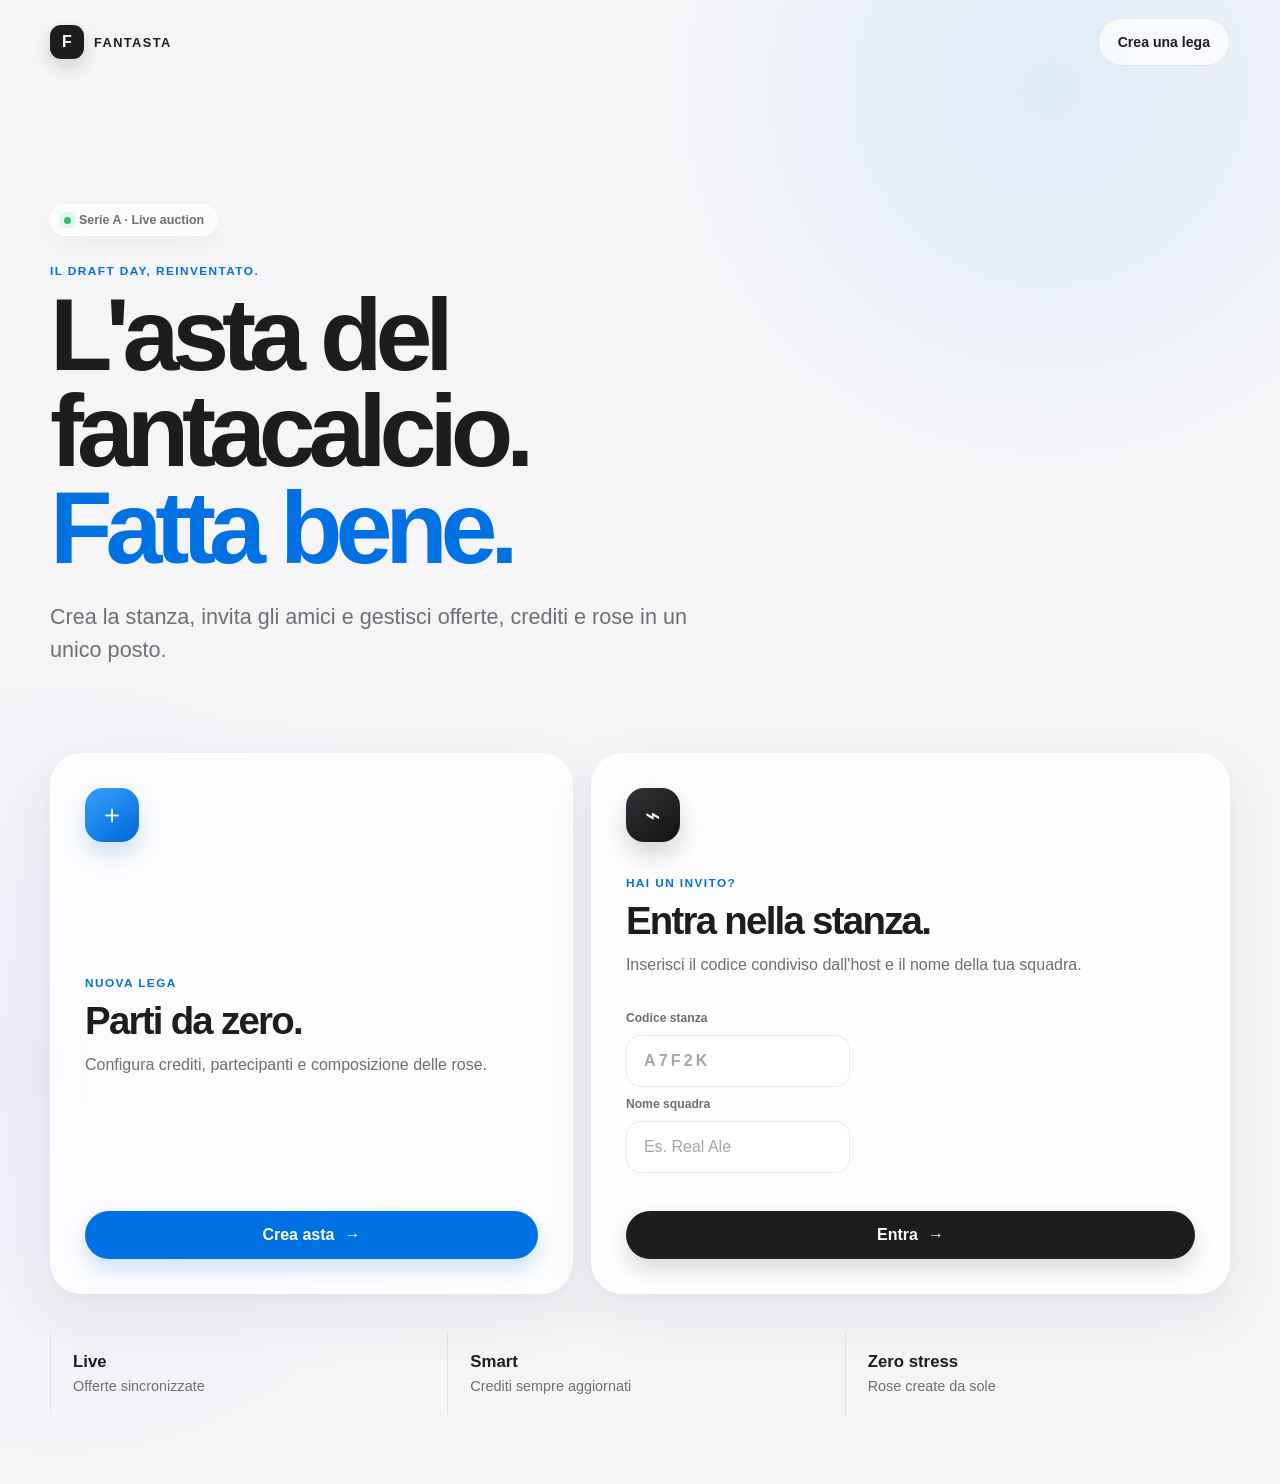
==== index.html @ c13d1876 "v1" ====
<!DOCTYPE html>
<html lang="it">
<head>
  <meta charset="UTF-8">
  <meta name="viewport" content="width=device-width, initial-scale=1, viewport-fit=cover">
  <meta name="theme-color" content="#f5f5f7">
  <meta name="description" content="FANTASTA, l'asta del fantacalcio semplice, veloce e bellissima.">
  <title>FANTASTA — L'asta fatta bene</title>
  <link rel="stylesheet" href="css/style.css">
</head>
<body data-page="home">
  <div class="ambient ambient-one" aria-hidden="true"></div>
  <div class="ambient ambient-two" aria-hidden="true"></div>

  <header class="app-header page-container">
    <a class="brand" href="index.html" aria-label="FANTASTA home">
      <span class="brand-mark">F</span>
      <span>FANTASTA</span>
    </a>
    <a class="button button-quiet header-action" href="crea.html">Crea una lega</a>
  </header>

  <main class="page-container home-main">
    <section class="hero" aria-labelledby="hero-title">
      <div class="status-pill"><span class="live-dot"></span> Serie A · Live auction</div>
      <p class="eyebrow">Il draft day, reinventato.</p>
      <h1 id="hero-title">L'asta del fantacalcio.<br><span>Fatta bene.</span></h1>
      <p class="hero-copy">Crea la stanza, invita gli amici e gestisci offerte, crediti e rose in un unico posto.</p>
    </section>

    <section class="home-actions" aria-label="Azioni principali">
      <article class="glass-card action-card create-card">
        <div class="card-icon card-icon-blue" aria-hidden="true">＋</div>
        <div>
          <p class="eyebrow">Nuova lega</p>
          <h2>Parti da zero.</h2>
          <p>Configura crediti, partecipanti e composizione delle rose.</p>
        </div>
        <a class="button button-primary button-full" href="crea.html">Crea asta <span aria-hidden="true">→</span></a>
      </article>

      <article class="glass-card action-card join-card">
        <div class="card-icon card-icon-dark" aria-hidden="true">⌁</div>
        <div>
          <p class="eyebrow">Hai un invito?</p>
          <h2>Entra nella stanza.</h2>
          <p>Inserisci il codice condiviso dall'host e il nome della tua squadra.</p>
        </div>
        <form id="join-room-form" class="join-form" novalidate>
          <label class="field-label" for="room-code">Codice stanza</label>
          <input class="input room-code-input" id="room-code" name="roomCode" type="text" inputmode="text" maxlength="5" autocomplete="off" autocapitalize="characters" placeholder="A7F2K" required>
          <label class="field-label" for="team-name">Nome squadra</label>
          <input class="input" id="team-name" name="teamName" type="text" maxlength="28" autocomplete="organization" placeholder="Es. Real Ale" required>
          <p class="form-error" id="join-error" role="alert"></p>
          <button class="button button-dark button-full" type="submit">Entra <span aria-hidden="true">→</span></button>
        </form>
      </article>
    </section>

    <section class="feature-strip" aria-label="Caratteristiche">
      <div><strong>Live</strong><span>Offerte sincronizzate</span></div>
      <div><strong>Smart</strong><span>Crediti sempre aggiornati</span></div>
      <div><strong>Zero stress</strong><span>Rose create da sole</span></div>
    </section>
  </main>

  <div class="toast" id="toast" role="status" aria-live="polite"></div>
  <script src="js/app.js" defer></script>
</body>
</html>
---- css/style.css ----
:root {
  color-scheme: light;
  --background: #f5f5f7;
  --surface: rgba(255, 255, 255, 0.76);
  --surface-strong: rgba(255, 255, 255, 0.94);
  --text: #1d1d1f;
  --muted: #6e6e73;
  --line: rgba(29, 29, 31, 0.09);
  --blue: #0071e3;
  --blue-hover: #0077ed;
  --green: #20a464;
  --red: #d73a49;
  --radius-xl: 32px;
  --radius-lg: 24px;
  --radius-md: 18px;
  --shadow: 0 20px 60px rgba(50, 50, 93, 0.08), 0 4px 14px rgba(0, 0, 0, 0.03);
  --transition: transform 0.2s ease, opacity 0.2s ease;
}

* {
  box-sizing: border-box;
}

html {
  min-height: 100%;
  background: var(--background);
  scroll-behavior: smooth;
}

body {
  min-width: 320px;
  min-height: 100vh;
  margin: 0;
  overflow-x: hidden;
  color: var(--text);
  background:
    radial-gradient(circle at 82% 6%, rgba(126, 192, 255, 0.18), transparent 25rem),
    radial-gradient(circle at 5% 72%, rgba(203, 184, 255, 0.14), transparent 28rem),
    var(--background);
  font-family: -apple-system, BlinkMacSystemFont, "Segoe UI", sans-serif;
  -webkit-font-smoothing: antialiased;
}

body[data-page="auction"],
body[data-page="rosters"] {
  padding-bottom: calc(92px + env(safe-area-inset-bottom));
}

button,
input,
select {
  font: inherit;
}

button,
a {
  -webkit-tap-highlight-color: transparent;
}

a {
  color: inherit;
  text-decoration: none;
}

button {
  border: 0;
}

img {
  display: block;
  max-width: 100%;
}

h1,
h2,
p {
  margin-top: 0;
}

.page-container {
  width: calc(100% - 32px);
  max-width: 1180px;
  margin-inline: auto;
}

.ambient {
  position: fixed;
  z-index: -1;
  width: 20rem;
  height: 20rem;
  border-radius: 50%;
  filter: blur(80px);
  opacity: 0.35;
  pointer-events: none;
}

.ambient-one {
  top: -8rem;
  right: -7rem;
  background: #83c7ff;
}

.ambient-two {
  bottom: -10rem;
  left: -7rem;
  background: #d7c1ff;
}

.app-header,
.auction-header {
  display: flex;
  min-height: 84px;
  align-items: center;
  justify-content: space-between;
  gap: 16px;
}

.brand {
  display: inline-flex;
  align-items: center;
  gap: 10px;
  font-size: 0.8rem;
  font-weight: 800;
  letter-spacing: 0.11em;
}

.brand-mark {
  display: grid;
  width: 34px;
  height: 34px;
  place-items: center;
  color: #fff;
  background: var(--text);
  border-radius: 11px;
  box-shadow: 0 8px 18px rgba(29, 29, 31, 0.16);
  font-size: 1rem;
  letter-spacing: 0;
}

.header-action {
  font-size: 0.88rem;
}

.glass-card,
.card {
  border: 1px solid rgba(255, 255, 255, 0.72);
  background: var(--surface);
  box-shadow: var(--shadow);
  backdrop-filter: blur(30px);
  -webkit-backdrop-filter: blur(30px);
}

.button {
  display: inline-flex;
  min-height: 48px;
  align-items: center;
  justify-content: center;
  gap: 10px;
  padding: 0 20px;
  border-radius: 999px;
  cursor: pointer;
  font-weight: 700;
  transition: var(--transition), background-color 0.2s ease, box-shadow 0.2s ease;
}

.button:hover {
  transform: translateY(-1px);
}

.button:active,
.bid-button:active,
.room-code-display:active,
.bottom-nav a:active {
  transform: scale(0.96);
}

.button:focus-visible,
.bid-button:focus-visible,
.room-code-display:focus-visible,
.input:focus-visible,
.bottom-nav a:focus-visible {
  outline: 3px solid rgba(0, 113, 227, 0.2);
  outline-offset: 2px;
}

.button:disabled,
.bid-button:disabled {
  cursor: not-allowed;
  opacity: 0.42;
  transform: none;
}

.button-primary {
  color: #fff;
  background: var(--blue);
  box-shadow: 0 10px 22px rgba(0, 113, 227, 0.2);
}

.button-primary:hover {
  background: var(--blue-hover);
}

.button-dark {
  color: #fff;
  background: var(--text);
  box-shadow: 0 10px 22px rgba(29, 29, 31, 0.16);
}

.button-secondary,
.button-quiet {
  color: var(--text);
  background: rgba(255, 255, 255, 0.72);
  box-shadow: inset 0 0 0 1px var(--line);
}

.button-success {
  color: #fff;
  background: var(--green);
}

.button-full {
  width: 100%;
}

.button-large {
  min-height: 56px;
  padding-inline: 26px;
}

.eyebrow {
  margin-bottom: 9px;
  color: var(--blue);
  font-size: 0.74rem;
  font-weight: 800;
  letter-spacing: 0.12em;
  text-transform: uppercase;
}

.hero {
  max-width: 880px;
  padding: clamp(54px, 10vw, 120px) 0 clamp(46px, 8vw, 86px);
}

.status-pill,
.connection-chip {
  display: inline-flex;
  align-items: center;
  gap: 8px;
  padding: 8px 13px;
  border: 1px solid rgba(255, 255, 255, 0.82);
  margin-bottom: 28px;
  color: var(--muted);
  background: rgba(255, 255, 255, 0.62);
  border-radius: 999px;
  box-shadow: 0 8px 20px rgba(0, 0, 0, 0.04);
  font-size: 0.78rem;
  font-weight: 700;
  backdrop-filter: blur(18px);
}

.connection-chip {
  margin: 0;
}

.live-dot {
  width: 7px;
  height: 7px;
  flex: 0 0 auto;
  background: #23c16b;
  border-radius: 50%;
  box-shadow: 0 0 0 5px rgba(35, 193, 107, 0.12);
  animation: pulse 2s infinite;
}

.hero h1,
.page-intro h1 {
  margin-bottom: 24px;
  font-size: clamp(3rem, 8vw, 6.8rem);
  font-weight: 750;
  letter-spacing: -0.07em;
  line-height: 0.94;
  text-wrap: balance;
}

.hero h1 span {
  color: var(--blue);
}

.hero-copy,
.page-intro > p:last-child {
  max-width: 650px;
  margin-bottom: 0;
  color: var(--muted);
  font-size: clamp(1.05rem, 2vw, 1.35rem);
  line-height: 1.55;
}

.home-actions {
  display: grid;
  gap: 18px;
}

.action-card {
  display: flex;
  min-height: 390px;
  flex-direction: column;
  justify-content: space-between;
  gap: 34px;
  padding: 28px;
  border-radius: var(--radius-xl);
  transition: var(--transition), box-shadow 0.2s ease;
}

.action-card:hover {
  transform: translateY(-4px);
  box-shadow: 0 24px 70px rgba(50, 50, 93, 0.12);
}

.action-card h2 {
  margin-bottom: 10px;
  font-size: clamp(1.75rem, 3vw, 2.5rem);
  letter-spacing: -0.045em;
}

.action-card p:not(.eyebrow) {
  margin-bottom: 0;
  color: var(--muted);
  line-height: 1.5;
}

.card-icon {
  display: grid;
  width: 54px;
  height: 54px;
  place-items: center;
  color: #fff;
  border-radius: 18px;
  font-size: 1.6rem;
  font-weight: 400;
}

.card-icon-blue {
  background: linear-gradient(145deg, #35a1ff, #0066d6);
  box-shadow: 0 12px 24px rgba(0, 113, 227, 0.2);
}

.card-icon-dark {
  background: linear-gradient(145deg, #343438, #121214);
  box-shadow: 0 12px 24px rgba(29, 29, 31, 0.18);
}

.join-form {
  display: grid;
  grid-template-columns: 1fr;
  gap: 10px;
}

.field-label {
  color: var(--muted);
  font-size: 0.76rem;
  font-weight: 750;
}

.input {
  width: 100%;
  min-height: 52px;
  padding: 0 17px;
  border: 1px solid var(--line);
  color: var(--text);
  background: rgba(255, 255, 255, 0.82);
  border-radius: 15px;
  outline: none;
  transition: border-color 0.2s ease, box-shadow 0.2s ease;
}

.input:focus {
  border-color: rgba(0, 113, 227, 0.48);
  box-shadow: 0 0 0 4px rgba(0, 113, 227, 0.08);
}

.input::placeholder {
  color: #a5a5aa;
}

.room-code-input {
  font-weight: 800;
  letter-spacing: 0.2em;
  text-transform: uppercase;
}

.form-error,
.bid-feedback {
  min-height: 18px;
  margin: 0;
  color: var(--red);
  font-size: 0.8rem;
  font-weight: 650;
}

.feature-strip {
  display: grid;
  gap: 12px;
  padding: 38px 0 70px;
}

.feature-strip div {
  padding: 20px 4px;
  border-bottom: 1px solid var(--line);
}

.feature-strip strong,
.feature-strip span {
  display: block;
}

.feature-strip strong {
  margin-bottom: 6px;
  font-size: 1.05rem;
}

.feature-strip span {
  color: var(--muted);
  font-size: 0.9rem;
}

.form-page,
.room-page,
.rosters-page {
  padding-top: 44px;
  padding-bottom: 80px;
}

.page-intro {
  max-width: 780px;
  margin-bottom: 44px;
}

.page-intro h1 {
  font-size: clamp(2.8rem, 7vw, 5.6rem);
}

.compact-intro h1 {
  font-size: clamp(2.7rem, 6vw, 4.8rem);
}

.setup-form {
  padding: 26px;
  border-radius: var(--radius-xl);
}

.form-section {
  padding: 0 0 28px;
  border: 0;
  margin: 0 0 28px;
  border-bottom: 1px solid var(--line);
}

.form-section legend {
  padding: 0;
  margin-bottom: 20px;
  font-size: 1.24rem;
  font-weight: 750;
  letter-spacing: -0.025em;
}

.section-help {
  margin: -12px 0 20px;
  color: var(--muted);
  font-size: 0.88rem;
}

.field-grid {
  display: grid;
  gap: 18px;
}

.field-group {
  display: grid;
  gap: 8px;
}

.select-input {
  appearance: none;
  background-image: linear-gradient(45deg, transparent 50%, var(--muted) 50%), linear-gradient(135deg, var(--muted) 50%, transparent 50%);
  background-position: calc(100% - 20px) 23px, calc(100% - 15px) 23px;
  background-repeat: no-repeat;
  background-size: 5px 5px, 5px 5px;
}

.role-settings {
  display: grid;
  gap: 10px;
}

.role-setting {
  display: grid;
  grid-template-columns: 38px 1fr 64px;
  align-items: center;
  gap: 12px;
  padding: 12px 14px;
  background: rgba(255, 255, 255, 0.56);
  border-radius: 17px;
  font-weight: 650;
}

.role-setting input {
  width: 64px;
  min-height: 40px;
  border: 0;
  background: rgba(255, 255, 255, 0.94);
  border-radius: 12px;
  text-align: center;
  outline: none;
}

.role-badge,
.role-tag {
  display: inline-grid;
  place-items: center;
  border-radius: 11px;
  font-size: 0.76rem;
  font-weight: 850;
}

.role-badge {
  width: 36px;
  height: 36px;
}

.role-p .role-badge,
.role-tag[data-role="P"] { color: #9a6800; background: #fff0ad; }
.role-d .role-badge,
.role-tag[data-role="D"] { color: #087145; background: #c9f6df; }
.role-c .role-badge,
.role-tag[data-role="C"] { color: #0063b8; background: #ceeaff; }
.role-a .role-badge,
.role-tag[data-role="A"] { color: #b3283b; background: #ffdade; }

.privacy-note {
  margin: 14px 0 0;
  color: var(--muted);
  font-size: 0.76rem;
  text-align: center;
}

.room-layout {
  display: grid;
  gap: 18px;
}

.code-card,
.participants-card,
.room-control-card {
  padding: 26px;
  border-radius: var(--radius-xl);
}

.room-code-display {
  width: 100%;
  padding: 18px;
  border: 0;
  color: var(--text);
  background: rgba(255, 255, 255, 0.7);
  border-radius: 22px;
  cursor: pointer;
  transition: var(--transition);
}

.room-code-display > span:first-child {
  display: block;
  font-size: clamp(3.2rem, 13vw, 5.4rem);
  font-weight: 800;
  letter-spacing: 0.13em;
  line-height: 1;
}

.copy-hint {
  display: block;
  margin-top: 12px;
  color: var(--muted);
  font-size: 0.74rem;
  font-weight: 650;
}

.share-actions {
  display: grid;
  grid-template-columns: repeat(2, minmax(0, 1fr));
  gap: 8px;
  margin-top: 16px;
}

.section-heading {
  display: flex;
  align-items: center;
  justify-content: space-between;
  gap: 18px;
  margin-bottom: 18px;
}

.section-heading h2,
.room-control-card h2,
.host-panel h2 {
  margin-bottom: 0;
  font-size: 1.65rem;
  letter-spacing: -0.04em;
}

.counter-pill {
  padding: 8px 11px;
  color: var(--muted);
  background: rgba(29, 29, 31, 0.05);
  border-radius: 999px;
  font-size: 0.78rem;
  font-weight: 750;
}

.participant-list {
  display: grid;
  gap: 9px;
  padding: 0;
  margin: 0;
  list-style: none;
}

.participant-item,
.participant-slot {
  display: flex;
  min-height: 58px;
  align-items: center;
  gap: 12px;
  padding: 9px 12px;
  border-radius: 17px;
}

.participant-item {
  background: rgba(255, 255, 255, 0.7);
  animation: itemIn 0.35s ease both;
}

.participant-avatar {
  display: grid;
  width: 39px;
  height: 39px;
  flex: 0 0 auto;
  place-items: center;
  color: #fff;
  background: linear-gradient(145deg, #168bff, #7057ff);
  border-radius: 13px;
  font-size: 0.78rem;
  font-weight: 800;
}

.participant-info {
  min-width: 0;
  flex: 1;
}

.participant-info strong,
.participant-info span {
  display: block;
}

.participant-info strong {
  overflow: hidden;
  text-overflow: ellipsis;
  white-space: nowrap;
}

.participant-info span {
  margin-top: 2px;
  color: var(--muted);
  font-size: 0.72rem;
}

.host-badge {
  padding: 5px 8px;
  color: #8a5a00;
  background: #fff0bc;
  border-radius: 999px;
  font-size: 0.65rem;
  font-weight: 800;
  text-transform: uppercase;
}

.participant-slot {
  border: 1px dashed rgba(29, 29, 31, 0.1);
  color: #aaaab0;
  font-size: 0.82rem;
}

.slot-avatar {
  width: 39px;
  height: 39px;
  border: 1px dashed rgba(29, 29, 31, 0.13);
  border-radius: 13px;
}

.room-control-card {
  display: flex;
  min-height: 275px;
  flex-direction: column;
  justify-content: space-between;
}

.room-control-card p:not(.eyebrow) {
  margin: 9px 0 22px;
  color: var(--muted);
  line-height: 1.5;
}

.room-ready-visual {
  display: grid;
  width: 62px;
  height: 62px;
  place-items: center;
  margin-bottom: 26px;
  background: var(--text);
  border-radius: 21px;
  box-shadow: 0 14px 30px rgba(29, 29, 31, 0.18);
  font-size: 1.7rem;
}

.waiting-dots {
  display: flex;
  gap: 6px;
  padding: 10px 0;
}

.waiting-dots span {
  width: 8px;
  height: 8px;
  background: var(--blue);
  border-radius: 50%;
  animation: waiting 1.2s infinite ease-in-out;
}

.waiting-dots span:nth-child(2) { animation-delay: 0.15s; }
.waiting-dots span:nth-child(3) { animation-delay: 0.3s; }

.room-rules {
  display: flex;
  flex-wrap: wrap;
  gap: 9px;
  padding-top: 22px;
}

.rule-chip {
  padding: 9px 13px;
  color: var(--muted);
  background: rgba(255, 255, 255, 0.62);
  border: 1px solid rgba(255, 255, 255, 0.7);
  border-radius: 999px;
  font-size: 0.77rem;
  font-weight: 650;
}

.auction-header {
  position: relative;
  z-index: 5;
}

.auction-room-meta {
  min-width: 0;
  text-align: center;
}

.auction-room-meta span,
.auction-room-meta strong {
  display: block;
}

.auction-room-meta span {
  overflow: hidden;
  max-width: 150px;
  color: var(--muted);
  font-size: 0.69rem;
  text-overflow: ellipsis;
  white-space: nowrap;
}

.auction-room-meta strong {
  margin-top: 2px;
  font-size: 0.8rem;
  letter-spacing: 0.12em;
}

.credit-chip {
  padding: 8px 12px;
  background: rgba(255, 255, 255, 0.74);
  border-radius: 14px;
  box-shadow: inset 0 0 0 1px rgba(255, 255, 255, 0.8);
  text-align: right;
}

.credit-chip span,
.credit-chip strong {
  display: block;
}

.credit-chip span {
  color: var(--muted);
  font-size: 0.6rem;
  font-weight: 700;
  text-transform: uppercase;
}

.credit-chip strong {
  font-size: 1rem;
}

.auction-page {
  padding: 18px 0 42px;
}

.auction-stage {
  display: grid;
  overflow: hidden;
  min-height: calc(100vh - 214px);
  border-radius: var(--radius-xl);
}

.player-visual {
  position: relative;
  overflow: hidden;
  min-height: 310px;
  background: linear-gradient(145deg, #dcecff, #eff4fb 45%, #d9d7ff);
  isolation: isolate;
}

.player-visual::before {
  position: absolute;
  top: -15%;
  left: -20%;
  width: 110%;
  height: 110%;
  background: radial-gradient(circle, rgba(255, 255, 255, 0.88), transparent 57%);
  content: "";
}

.player-visual img {
  position: absolute;
  z-index: 1;
  width: 100%;
  height: 100%;
  object-fit: cover;
  object-position: center 24%;
  animation: playerIn 0.45s cubic-bezier(0.2, 0.85, 0.32, 1) both;
}

.player-fallback {
  position: absolute;
  inset: 0;
  z-index: 0;
  display: grid;
  place-items: center;
  color: rgba(29, 29, 31, 0.13);
  font-size: 9rem;
  font-weight: 900;
  letter-spacing: -0.08em;
}

.visual-sheen {
  position: absolute;
  z-index: 2;
  inset: auto 0 0;
  height: 44%;
  background: linear-gradient(transparent, rgba(12, 19, 28, 0.45));
  pointer-events: none;
}

.player-club-chip {
  position: absolute;
  z-index: 3;
  bottom: 18px;
  left: 18px;
  padding: 8px 12px;
  color: #fff;
  background: rgba(17, 17, 18, 0.48);
  border: 1px solid rgba(255, 255, 255, 0.18);
  border-radius: 999px;
  font-size: 0.76rem;
  font-weight: 750;
  backdrop-filter: blur(18px);
}

.auction-details {
  display: flex;
  min-width: 0;
  flex-direction: column;
  justify-content: center;
  padding: 27px;
}

.player-heading {
  position: relative;
  padding-right: 58px;
  animation: detailsIn 0.4s ease both;
}

.player-heading > p:not(.quotation) {
  margin-bottom: 4px;
  color: var(--muted);
  font-size: 0.82rem;
  font-weight: 700;
}

.player-heading h1 {
  margin-bottom: 6px;
  font-size: clamp(2.15rem, 7vw, 4.8rem);
  letter-spacing: -0.06em;
  line-height: 0.95;
}

.role-tag {
  position: absolute;
  top: 0;
  right: 0;
  width: 43px;
  height: 43px;
}

.quotation {
  margin: 0;
  color: var(--muted);
  font-size: 0.78rem;
}

.bid-area {
  margin-top: 32px;
}

.price-display {
  display: flex;
  align-items: baseline;
  gap: 10px;
}

.price-display strong {
  font-size: clamp(4.8rem, 17vw, 8.4rem);
  font-weight: 800;
  letter-spacing: -0.08em;
  line-height: 0.85;
  transform-origin: left center;
}

.price-display strong.bump {
  animation: priceBump 0.3s ease;
}

.price-display span {
  color: var(--muted);
  font-size: 0.82rem;
  font-weight: 650;
}

.highest-bidder {
  min-height: 24px;
  margin: 15px 0 22px;
  color: var(--blue);
  font-size: 0.96rem;
  font-weight: 750;
  transition: var(--transition);
}

.highest-bidder.changed {
  animation: bidderIn 0.35s ease;
}

.quick-bids {
  display: grid;
  grid-template-columns: repeat(3, 1fr);
  gap: 9px;
  margin-bottom: 10px;
}

.bid-button {
  min-height: 60px;
  color: #fff;
  background: var(--blue);
  border-radius: 19px;
  box-shadow: 0 10px 20px rgba(0, 113, 227, 0.16);
  cursor: pointer;
  font-size: 1.3rem;
  font-weight: 800;
  transition: var(--transition), background-color 0.2s ease;
}

.bid-button span {
  font-weight: 400;
}

.bid-feedback {
  padding-top: 8px;
  text-align: center;
}

.empty-auction {
  max-width: 550px;
  text-align: center;
}

.empty-ball {
  display: grid;
  width: 68px;
  height: 68px;
  place-items: center;
  margin: 0 auto 24px;
  background: rgba(29, 29, 31, 0.06);
  border-radius: 23px;
  font-size: 1.8rem;
}

.empty-auction h1 {
  margin-bottom: 12px;
  font-size: clamp(2.1rem, 7vw, 4.2rem);
  letter-spacing: -0.055em;
  line-height: 1;
}

.empty-auction > p:last-child {
  margin-bottom: 0;
  color: var(--muted);
  line-height: 1.5;
}

.host-panel {
  display: flex;
  flex-direction: column;
  gap: 20px;
  padding: 22px;
  margin-top: 16px;
  border-radius: var(--radius-lg);
}

.host-actions {
  display: grid;
  gap: 8px;
}

.host-actions .button {
  width: 100%;
}

.auction-ticker {
  display: flex;
  align-items: center;
  justify-content: center;
  gap: 10px;
  padding: 20px 10px 0;
  color: var(--muted);
  font-size: 0.78rem;
  text-align: center;
}

.auction-ticker p {
  margin: 0;
}

.bottom-nav {
  position: fixed;
  z-index: 20;
  right: 14px;
  bottom: calc(10px + env(safe-area-inset-bottom));
  left: 14px;
  display: grid;
  max-width: 440px;
  grid-template-columns: repeat(3, 1fr);
  padding: 7px;
  margin-inline: auto;
  border: 1px solid rgba(255, 255, 255, 0.82);
  background: rgba(245, 245, 247, 0.82);
  border-radius: 24px;
  box-shadow: 0 14px 44px rgba(29, 29, 31, 0.16);
  backdrop-filter: blur(28px);
  -webkit-backdrop-filter: blur(28px);
}

.bottom-nav a {
  display: flex;
  min-height: 54px;
  flex-direction: column;
  align-items: center;
  justify-content: center;
  gap: 4px;
  color: var(--muted);
  border-radius: 18px;
  font-size: 0.67rem;
  font-weight: 750;
  transition: var(--transition), color 0.2s ease, background-color 0.2s ease;
}

.bottom-nav a span {
  font-size: 1rem;
  line-height: 1;
}

.bottom-nav a.active {
  color: var(--blue);
  background: rgba(255, 255, 255, 0.8);
  box-shadow: 0 5px 14px rgba(29, 29, 31, 0.06);
}

.custom-dialog {
  width: min(calc(100% - 28px), 430px);
  padding: 0;
  border: 1px solid rgba(255, 255, 255, 0.8);
  background: rgba(250, 250, 252, 0.95);
  border-radius: 30px;
  box-shadow: 0 30px 90px rgba(0, 0, 0, 0.22);
  backdrop-filter: blur(30px);
}

.custom-dialog::backdrop {
  background: rgba(18, 18, 20, 0.36);
  backdrop-filter: blur(8px);
}

.custom-dialog form {
  position: relative;
  padding: 30px;
}

.custom-dialog h2 {
  margin-bottom: 25px;
  font-size: 2rem;
  letter-spacing: -0.045em;
}

.dialog-close {
  position: absolute;
  top: 18px;
  right: 18px;
  display: grid;
  width: 34px;
  height: 34px;
  place-items: center;
  color: var(--muted);
  background: rgba(29, 29, 31, 0.06);
  border-radius: 50%;
  cursor: pointer;
  font-size: 1.2rem;
}

.custom-bid-input {
  margin: 8px 0 7px;
  font-size: 1.35rem;
  font-weight: 750;
}

.roster-summary {
  display: grid;
  grid-template-columns: repeat(3, 1fr);
  gap: 10px;
  margin-bottom: 22px;
}

.summary-card {
  min-width: 0;
  padding: 17px 14px;
  background: rgba(255, 255, 255, 0.64);
  border: 1px solid rgba(255, 255, 255, 0.7);
  border-radius: 19px;
}

.summary-card span,
.summary-card strong {
  display: block;
}

.summary-card span {
  overflow: hidden;
  margin-bottom: 5px;
  color: var(--muted);
  font-size: 0.68rem;
  text-overflow: ellipsis;
  white-space: nowrap;
}

.summary-card strong {
  font-size: 1.55rem;
  letter-spacing: -0.04em;
}

.rosters-grid {
  display: grid;
  gap: 16px;
}

.roster-card {
  overflow: hidden;
  border-radius: var(--radius-lg);
  animation: itemIn 0.35s ease both;
}

.roster-card.is-me {
  box-shadow: 0 0 0 2px rgba(0, 113, 227, 0.55), var(--shadow);
}

.roster-header {
  display: flex;
  align-items: center;
  justify-content: space-between;
  gap: 14px;
  padding: 20px;
  border-bottom: 1px solid var(--line);
}

.roster-header h2 {
  overflow: hidden;
  margin: 0 0 4px;
  font-size: 1.25rem;
  letter-spacing: -0.035em;
  text-overflow: ellipsis;
  white-space: nowrap;
}

.roster-header p {
  margin: 0;
  color: var(--muted);
  font-size: 0.73rem;
}

.roster-credit {
  flex: 0 0 auto;
  text-align: right;
}

.roster-credit strong,
.roster-credit span {
  display: block;
}

.roster-credit strong {
  font-size: 1.7rem;
  letter-spacing: -0.05em;
}

.roster-credit span {
  color: var(--muted);
  font-size: 0.64rem;
  text-transform: uppercase;
}

.roster-roles {
  display: grid;
  gap: 18px;
  padding: 20px;
}

.roster-role-heading {
  display: flex;
  align-items: center;
  justify-content: space-between;
  margin-bottom: 8px;
  color: var(--muted);
  font-size: 0.69rem;
  font-weight: 800;
  letter-spacing: 0.08em;
  text-transform: uppercase;
}

.roster-role-heading span:last-child {
  color: #a0a0a5;
  letter-spacing: 0;
}

.roster-player-list {
  display: grid;
  gap: 6px;
  padding: 0;
  margin: 0;
  list-style: none;
}

.roster-player {
  display: flex;
  align-items: center;
  justify-content: space-between;
  gap: 12px;
  padding: 9px 11px;
  background: rgba(255, 255, 255, 0.62);
  border-radius: 12px;
  font-size: 0.84rem;
}

.roster-player strong {
  overflow: hidden;
  text-overflow: ellipsis;
  white-space: nowrap;
}

.roster-player span {
  flex: 0 0 auto;
  color: var(--muted);
  font-size: 0.76rem;
  font-weight: 700;
}

.roster-empty {
  padding: 7px 1px;
  color: #aaaab0;
  font-size: 0.78rem;
}

.toast {
  position: fixed;
  z-index: 100;
  bottom: calc(24px + env(safe-area-inset-bottom));
  left: 50%;
  max-width: calc(100% - 32px);
  padding: 11px 16px;
  color: #fff;
  background: rgba(29, 29, 31, 0.92);
  border-radius: 999px;
  box-shadow: 0 12px 30px rgba(0, 0, 0, 0.18);
  font-size: 0.8rem;
  font-weight: 650;
  opacity: 0;
  pointer-events: none;
  text-align: center;
  transform: translate(-50%, 12px);
  transition: opacity 0.22s ease, transform 0.22s ease;
}

.toast.show {
  opacity: 1;
  transform: translate(-50%, 0);
}

body[data-page="auction"] .toast,
body[data-page="rosters"] .toast {
  bottom: calc(94px + env(safe-area-inset-bottom));
}

[hidden] {
  display: none !important;
}

@keyframes pulse {
  50% { box-shadow: 0 0 0 7px rgba(35, 193, 107, 0.04); }
}

@keyframes waiting {
  0%, 60%, 100% { opacity: 0.25; transform: translateY(0); }
  30% { opacity: 1; transform: translateY(-5px); }
}

@keyframes itemIn {
  from { opacity: 0; transform: translateY(7px); }
  to { opacity: 1; transform: translateY(0); }
}

@keyframes playerIn {
  from { opacity: 0; transform: scale(1.04) translateY(10px); }
  to { opacity: 1; transform: scale(1) translateY(0); }
}

@keyframes detailsIn {
  from { opacity: 0; transform: translateY(10px); }
  to { opacity: 1; transform: translateY(0); }
}

@keyframes priceBump {
  50% { color: var(--blue); transform: scale(1.08); }
}

@keyframes bidderIn {
  from { opacity: 0; transform: translateY(6px); }
  to { opacity: 1; transform: translateY(0); }
}

@media (min-width: 660px) {
  .page-container {
    width: calc(100% - 64px);
  }

  .home-actions,
  .two-columns,
  .role-settings {
    grid-template-columns: repeat(2, 1fr);
  }

  .feature-strip {
    grid-template-columns: repeat(3, 1fr);
  }

  .feature-strip div {
    border-bottom: 0;
    border-left: 1px solid var(--line);
    padding-left: 22px;
  }

  .action-card,
  .setup-form,
  .code-card,
  .participants-card,
  .room-control-card {
    padding: 34px;
  }

  .room-layout {
    grid-template-columns: repeat(2, minmax(0, 1fr));
  }

  .room-control-card {
    grid-column: 1 / -1;
  }

  .host-actions {
    grid-template-columns: repeat(2, minmax(0, 1fr));
  }

  .rosters-grid {
    grid-template-columns: repeat(2, minmax(0, 1fr));
  }
}

@media (min-width: 900px) {
  body[data-page="auction"],
  body[data-page="rosters"] {
    padding-bottom: 90px;
  }

  .form-page,
  .room-page,
  .rosters-page {
    padding-top: 70px;
  }

  .setup-form {
    max-width: 900px;
  }

  .room-layout {
    grid-template-columns: 1fr 1.25fr 0.9fr;
  }

  .room-control-card {
    grid-column: auto;
  }

  .auction-stage {
    grid-template-columns: minmax(0, 1.05fr) minmax(420px, 0.95fr);
    min-height: min(650px, calc(100vh - 260px));
  }

  .player-visual {
    min-height: 600px;
  }

  .auction-details {
    padding: clamp(42px, 5vw, 72px);
  }

  .host-panel {
    flex-direction: row;
    align-items: center;
    justify-content: space-between;
    padding: 20px 24px;
  }

  .host-actions {
    display: flex;
    justify-content: flex-end;
  }

  .host-actions .button {
    width: auto;
  }

  .bottom-nav {
    bottom: 16px;
  }

  .rosters-grid {
    grid-template-columns: repeat(3, minmax(0, 1fr));
  }
}

@media (min-width: 1200px) {
  .home-actions {
    grid-template-columns: 0.9fr 1.1fr;
  }

  .join-form {
    grid-template-columns: 0.8fr 1.2fr;
  }

  .join-form .field-label,
  .join-form .form-error {
    grid-column: 1 / -1;
  }

  .join-form .button {
    grid-column: 1 / -1;
  }
}

@media (max-width: 430px) {
  .brand > span:last-child {
    display: none;
  }

  .header-action {
    min-height: 42px;
    padding-inline: 15px;
  }

  .connection-chip {
    font-size: 0.7rem;
  }

  .auction-stage {
    min-height: auto;
  }

  .player-visual {
    min-height: 275px;
  }

  .auction-details {
    min-height: 390px;
  }

  .price-display strong {
    font-size: 5.4rem;
  }

  .roster-summary {
    gap: 7px;
  }

  .summary-card {
    padding: 14px 10px;
  }
}

@media (prefers-reduced-motion: reduce) {
  *,
  *::before,
  *::after {
    scroll-behavior: auto !important;
    animation-duration: 0.01ms !important;
    animation-iteration-count: 1 !important;
    transition-duration: 0.01ms !important;
  }
}
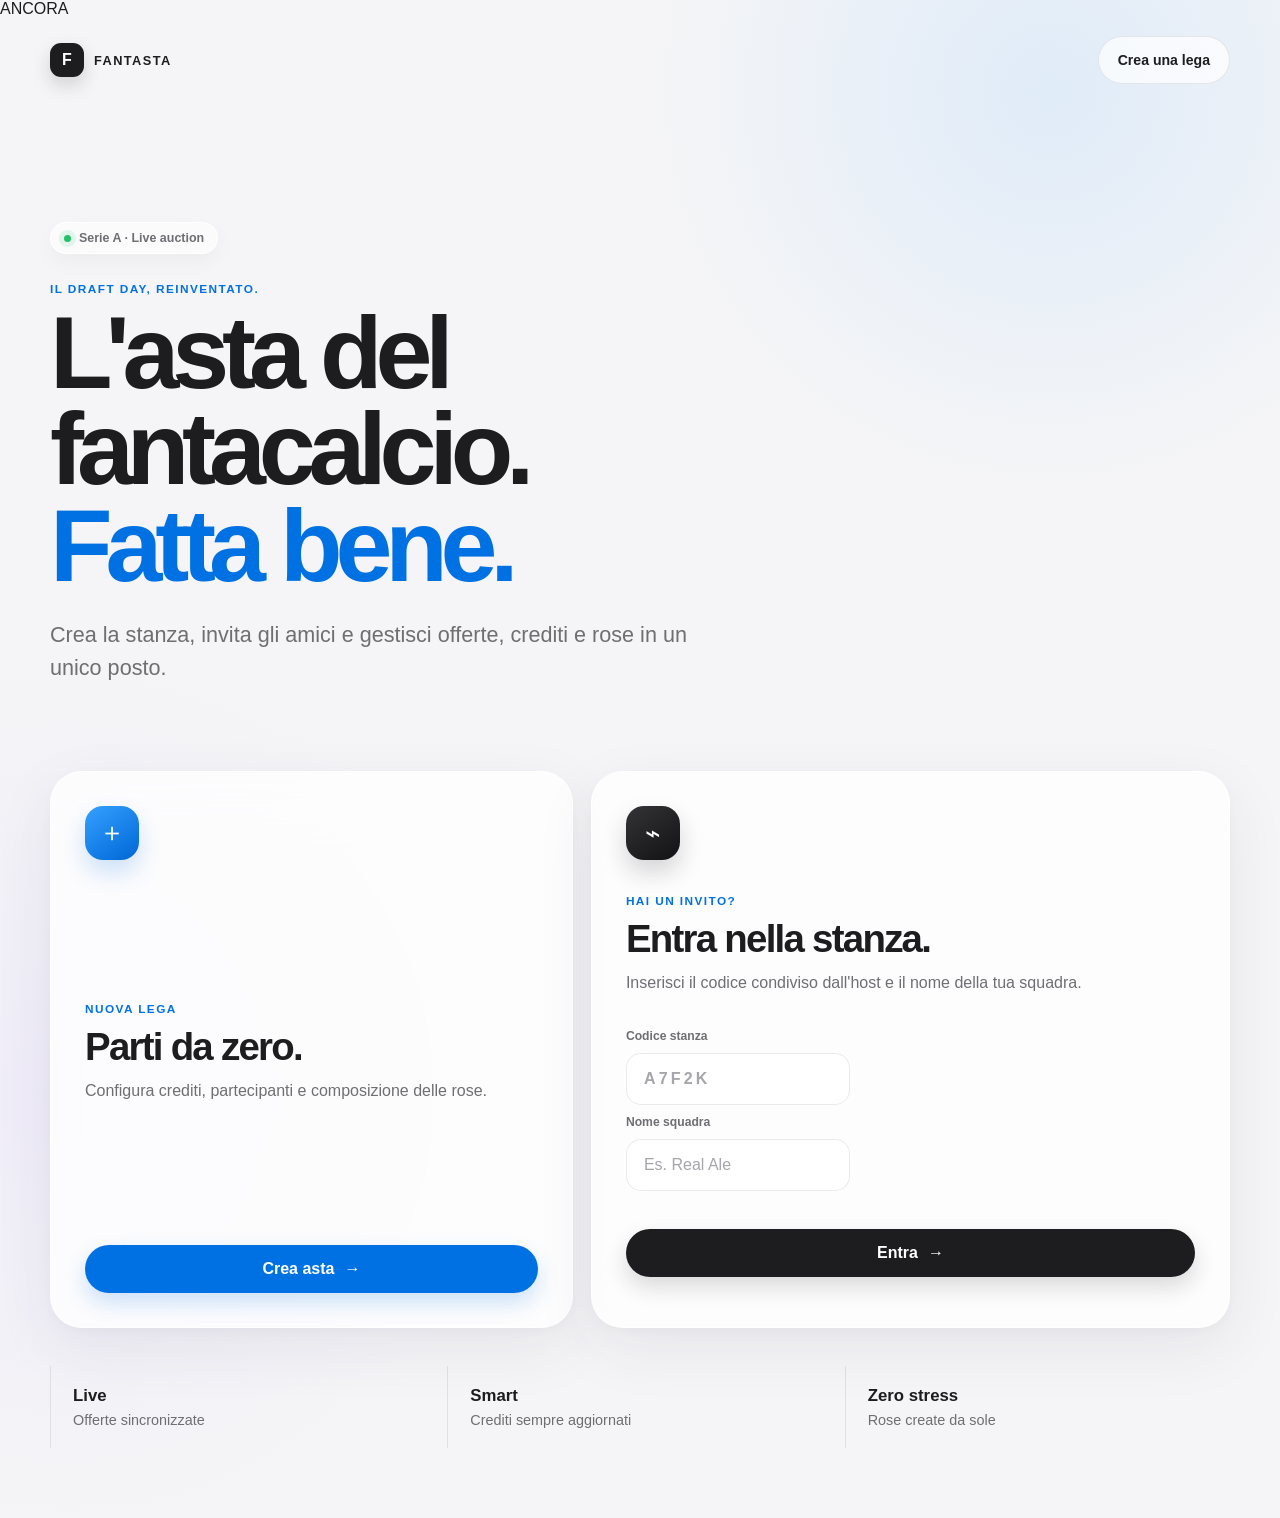
==== commit 9b34370e: "V2" ====
--- a/index.html
+++ b/index.html
@@ -1,4 +1,4 @@
-<!DOCTYPE html>
+ANCORA <!DOCTYPE html>
 <html lang="it">
 <head>
   <meta charset="UTF-8">
--- a/css/style.css
+++ b/css/style.css
@@ -46,6 +46,60 @@
   padding-bottom: calc(92px + env(safe-area-inset-bottom));
 }
 
+body[data-page="auction"].auction-panic {
+  --screen-alert: rgba(255, 59, 48, 0.42);
+  --screen-alert-soft: rgba(255, 59, 48, 0.12);
+  --screen-border: 2px;
+  --screen-glow: 34px;
+  --screen-speed: 1.05s;
+}
+
+body[data-page="auction"].auction-panic::before,
+body[data-page="auction"].auction-panic::after {
+  position: fixed;
+  z-index: 19;
+  inset: 0;
+  content: "";
+  pointer-events: none;
+}
+
+body[data-page="auction"].auction-panic::before {
+  border: var(--screen-border) solid var(--screen-alert);
+  box-shadow: inset 0 0 var(--screen-glow) var(--screen-alert-soft);
+  animation: viewportAlarm var(--screen-speed) ease-in-out infinite;
+}
+
+body[data-page="auction"].auction-panic::after {
+  background:
+    linear-gradient(90deg, transparent, var(--screen-alert), transparent) top / 100% var(--screen-border) no-repeat,
+    linear-gradient(90deg, transparent, var(--screen-alert), transparent) bottom / 100% var(--screen-border) no-repeat;
+  animation: alarmBars var(--screen-speed) ease-in-out infinite alternate;
+}
+
+body[data-page="auction"].panic-level-2 {
+  --screen-alert: rgba(255, 52, 43, 0.62);
+  --screen-alert-soft: rgba(255, 52, 43, 0.2);
+  --screen-border: 4px;
+  --screen-glow: 52px;
+  --screen-speed: 0.76s;
+}
+
+body[data-page="auction"].panic-level-3 {
+  --screen-alert: rgba(255, 37, 28, 0.8);
+  --screen-alert-soft: rgba(255, 37, 28, 0.29);
+  --screen-border: 6px;
+  --screen-glow: 72px;
+  --screen-speed: 0.52s;
+}
+
+body[data-page="auction"].panic-level-4 {
+  --screen-alert: #ff1c13;
+  --screen-alert-soft: rgba(255, 28, 19, 0.42);
+  --screen-border: 9px;
+  --screen-glow: 96px;
+  --screen-speed: 0.3s;
+}
+
 button,
 input,
 select {
@@ -813,37 +867,96 @@
 }
 
 .auction-stage {
+  position: relative;
   display: grid;
   overflow: hidden;
-  min-height: calc(100vh - 214px);
+  min-height: calc(100vh - 230px);
   border-radius: var(--radius-xl);
+}
+
+.auction-stage.is-closing {
+  --alert-border: rgba(255, 59, 48, 0.58);
+  --alert-glow: rgba(255, 59, 48, 0.2);
+  --alert-width: 2px;
+  --alert-inner: 16px;
+  --alert-outer: 18px;
+  --alert-speed: 1.05s;
+  overflow: hidden;
+  box-shadow: var(--shadow), 0 0 var(--alert-outer) var(--alert-glow);
+}
+
+.auction-stage.is-closing::after {
+  position: absolute;
+  z-index: 12;
+  inset: 0;
+  border: var(--alert-width) solid var(--alert-border);
+  border-radius: inherit;
+  box-shadow:
+    inset 0 0 var(--alert-inner) var(--alert-glow);
+  content: "";
+  pointer-events: none;
+  animation: stageAlert var(--alert-speed) ease-in-out infinite;
+}
+
+.auction-stage.closing-level-2 {
+  --alert-border: rgba(255, 59, 48, 0.74);
+  --alert-glow: rgba(255, 59, 48, 0.3);
+  --alert-width: 3px;
+  --alert-inner: 22px;
+  --alert-outer: 25px;
+  --alert-speed: 0.78s;
+}
+
+.auction-stage.closing-level-3 {
+  --alert-border: rgba(255, 45, 36, 0.9);
+  --alert-glow: rgba(255, 45, 36, 0.42);
+  --alert-width: 4px;
+  --alert-inner: 30px;
+  --alert-outer: 34px;
+  --alert-speed: 0.56s;
+}
+
+.auction-stage.closing-level-4 {
+  --alert-border: #ff1f17;
+  --alert-glow: rgba(255, 31, 23, 0.58);
+  --alert-width: 5px;
+  --alert-inner: 42px;
+  --alert-outer: 46px;
+  --alert-speed: 0.34s;
+  animation: stageShake 0.13s linear infinite alternate;
 }
 
 .player-visual {
   position: relative;
   overflow: hidden;
-  min-height: 310px;
-  background: linear-gradient(145deg, #dcecff, #eff4fb 45%, #d9d7ff);
+  display: grid;
+  min-height: 290px;
+  padding: 28px;
+  place-items: center;
+  background:
+    radial-gradient(circle at 50% 42%, rgba(255, 255, 255, 0.98) 0 18%, transparent 58%),
+    linear-gradient(145deg, #e7f1ff, #f4f6fa 52%, #e8e5ff);
   isolation: isolate;
 }
 
 .player-visual::before {
   position: absolute;
-  top: -15%;
-  left: -20%;
-  width: 110%;
-  height: 110%;
-  background: radial-gradient(circle, rgba(255, 255, 255, 0.88), transparent 57%);
+  inset: 11% 12%;
+  background: radial-gradient(ellipse, rgba(100, 145, 255, 0.14), transparent 68%);
+  filter: blur(22px);
   content: "";
 }
 
 .player-visual img {
-  position: absolute;
+  position: relative;
   z-index: 1;
-  width: 100%;
-  height: 100%;
-  object-fit: cover;
-  object-position: center 24%;
+  width: min(100%, 256px);
+  height: auto;
+  border: 0;
+  border-radius: 0;
+  object-fit: contain;
+  filter: drop-shadow(0 22px 24px rgba(34, 51, 84, 0.2));
+  image-rendering: auto;
   animation: playerIn 0.45s cubic-bezier(0.2, 0.85, 0.32, 1) both;
 }
 
@@ -860,27 +973,7 @@
 }
 
 .visual-sheen {
-  position: absolute;
-  z-index: 2;
-  inset: auto 0 0;
-  height: 44%;
-  background: linear-gradient(transparent, rgba(12, 19, 28, 0.45));
-  pointer-events: none;
-}
-
-.player-club-chip {
-  position: absolute;
-  z-index: 3;
-  bottom: 18px;
-  left: 18px;
-  padding: 8px 12px;
-  color: #fff;
-  background: rgba(17, 17, 18, 0.48);
-  border: 1px solid rgba(255, 255, 255, 0.18);
-  border-radius: 999px;
-  font-size: 0.76rem;
-  font-weight: 750;
-  backdrop-filter: blur(18px);
+  display: none;
 }
 
 .auction-details {
@@ -888,7 +981,7 @@
   min-width: 0;
   flex-direction: column;
   justify-content: center;
-  padding: 27px;
+  padding: clamp(26px, 5vw, 48px);
 }
 
 .player-heading {
@@ -897,16 +990,31 @@
   animation: detailsIn 0.4s ease both;
 }
 
-.player-heading > p:not(.quotation) {
-  margin-bottom: 4px;
-  color: var(--muted);
-  font-size: 0.82rem;
-  font-weight: 700;
+.player-team-meta {
+  display: flex;
+  min-height: 28px;
+  align-items: center;
+  gap: 9px;
+  margin-top: 11px;
+  color: var(--muted);
+  font-size: 0.86rem;
+  font-weight: 750;
+}
+
+.player-team-logo {
+  width: 28px;
+  height: 28px;
+  flex: 0 0 28px;
+  object-fit: contain;
+}
+
+.player-team-logo[hidden] {
+  display: none;
 }
 
 .player-heading h1 {
   margin-bottom: 6px;
-  font-size: clamp(2.15rem, 7vw, 4.8rem);
+  font-size: clamp(2.15rem, 6vw, 4.2rem);
   letter-spacing: -0.06em;
   line-height: 0.95;
 }
@@ -920,13 +1028,105 @@
 }
 
 .quotation {
-  margin: 0;
+  margin: 7px 0 0;
   color: var(--muted);
   font-size: 0.78rem;
 }
 
 .bid-area {
   margin-top: 32px;
+}
+
+.bid-heading-row {
+  display: flex;
+  min-height: 28px;
+  align-items: center;
+  justify-content: space-between;
+  gap: 14px;
+  margin-bottom: 8px;
+}
+
+.bid-heading-row .eyebrow {
+  margin: 0;
+}
+
+.auction-countdown {
+  position: relative;
+  display: inline-flex;
+  flex: 0 0 auto;
+  align-items: center;
+  gap: 5px;
+  padding: 9px 13px;
+  color: #9d2b00;
+  background: #fff0e8;
+  border: 1px solid rgba(255, 112, 67, 0.2);
+  border-radius: 999px;
+  box-shadow: 0 8px 22px rgba(255, 112, 67, 0.18);
+  font-size: 0.84rem;
+  font-weight: 800;
+  animation: countdownPulse 1s ease-in-out infinite;
+}
+
+.auction-countdown[hidden] {
+  display: none;
+}
+
+.auction-countdown strong {
+  min-width: 0.7em;
+  font-size: 1.3rem;
+  font-variant-numeric: tabular-nums;
+  line-height: 1;
+  text-align: center;
+}
+
+.countdown-alarm {
+  display: inline-block;
+  font-size: 1.05rem;
+  transform-origin: center bottom;
+  animation: alarmRing 0.5s ease-in-out infinite alternate;
+}
+
+.countdown-alarm-right {
+  animation-direction: alternate-reverse;
+}
+
+.auction-countdown.is-urgent {
+  color: #fff;
+  background: #ff3b30;
+  border-color: #ff3b30;
+  box-shadow: 0 10px 28px rgba(255, 59, 48, 0.4);
+  animation-duration: 0.42s;
+}
+
+body[data-page="auction"].panic-level-2 .auction-countdown {
+  box-shadow: 0 12px 34px rgba(255, 59, 48, 0.5);
+  animation-duration: 0.34s;
+}
+
+body[data-page="auction"].panic-level-3 .auction-countdown {
+  box-shadow: 0 14px 42px rgba(255, 45, 36, 0.62);
+  animation-duration: 0.25s;
+}
+
+body[data-page="auction"].panic-level-4 .auction-countdown {
+  box-shadow: 0 16px 52px rgba(255, 31, 23, 0.76);
+  animation-duration: 0.17s;
+}
+
+body[data-page="auction"].panic-level-3 .auction-countdown strong {
+  font-size: 1.55rem;
+}
+
+body[data-page="auction"].panic-level-4 .auction-countdown strong {
+  font-size: 1.8rem;
+}
+
+body[data-page="auction"].panic-level-3 .countdown-alarm {
+  animation-duration: 0.28s;
+}
+
+body[data-page="auction"].panic-level-4 .countdown-alarm {
+  animation-duration: 0.16s;
 }
 
 .price-display {
@@ -1064,7 +1264,7 @@
   left: 14px;
   display: grid;
   max-width: 440px;
-  grid-template-columns: repeat(3, 1fr);
+  grid-template-columns: repeat(2, 1fr);
   padding: 7px;
   margin-inline: auto;
   border: 1px solid rgba(255, 255, 255, 0.82);
@@ -1351,7 +1551,7 @@
 }
 
 @keyframes playerIn {
-  from { opacity: 0; transform: scale(1.04) translateY(10px); }
+  from { opacity: 0; transform: translateY(12px); }
   to { opacity: 1; transform: scale(1) translateY(0); }
 }
 
@@ -1367,6 +1567,35 @@
 @keyframes bidderIn {
   from { opacity: 0; transform: translateY(6px); }
   to { opacity: 1; transform: translateY(0); }
+}
+
+@keyframes countdownPulse {
+  50% { transform: scale(1.05); }
+}
+
+@keyframes alarmRing {
+  from { transform: rotate(-13deg); }
+  to { transform: rotate(13deg); }
+}
+
+@keyframes stageAlert {
+  0%, 100% { opacity: 0.62; }
+  50% { opacity: 1; }
+}
+
+@keyframes viewportAlarm {
+  0%, 100% { opacity: 0.45; }
+  50% { opacity: 1; }
+}
+
+@keyframes alarmBars {
+  from { opacity: 0.32; transform: scaleX(0.72); }
+  to { opacity: 1; transform: scaleX(1); }
+}
+
+@keyframes stageShake {
+  from { transform: translate(-1.5px, 0.5px); }
+  to { transform: translate(1.5px, -0.5px); }
 }
 
 @media (min-width: 660px) {
@@ -1440,16 +1669,17 @@
   }
 
   .auction-stage {
-    grid-template-columns: minmax(0, 1.05fr) minmax(420px, 0.95fr);
-    min-height: min(650px, calc(100vh - 260px));
+    grid-template-columns: minmax(320px, 0.74fr) minmax(440px, 1.26fr);
+    min-height: min(590px, calc(100vh - 250px));
   }
 
   .player-visual {
-    min-height: 600px;
+    min-height: 560px;
+    padding: 42px 34px;
   }
 
   .auction-details {
-    padding: clamp(42px, 5vw, 72px);
+    padding: clamp(42px, 5vw, 66px);
   }
 
   .host-panel {
@@ -1496,7 +1726,7 @@
   }
 }
 
-@media (max-width: 430px) {
+@media (max-width: 520px) {
   .brand > span:last-child {
     display: none;
   }
@@ -1510,20 +1740,111 @@
     font-size: 0.7rem;
   }
 
+  .auction-page {
+    padding-top: 10px;
+  }
+
   .auction-stage {
     min-height: auto;
+    border-radius: 24px;
   }
 
   .player-visual {
-    min-height: 275px;
+    min-height: 178px;
+    padding: 12px 18px;
+  }
+
+  .player-visual img {
+    width: min(100%, 116px);
   }
 
   .auction-details {
-    min-height: 390px;
+    min-height: 0;
+    padding: 18px 20px 24px;
+  }
+
+  .player-heading {
+    padding-right: 48px;
+  }
+
+  .player-heading h1 {
+    margin-bottom: 0;
+    font-size: 2.15rem;
+  }
+
+  .role-tag {
+    width: 38px;
+    height: 38px;
+  }
+
+  .player-team-meta {
+    min-height: 23px;
+    gap: 7px;
+    margin-top: 7px;
+    font-size: 0.78rem;
+  }
+
+  .player-team-logo {
+    width: 23px;
+    height: 23px;
+    flex-basis: 23px;
+  }
+
+  .quotation {
+    margin-top: 3px;
+    font-size: 0.68rem;
+  }
+
+  .bid-area {
+    margin-top: 14px;
+  }
+
+  .bid-area .eyebrow {
+    font-size: 0.66rem;
+  }
+
+  .bid-heading-row {
+    min-height: 24px;
+    margin-bottom: 3px;
+  }
+
+  .auction-countdown {
+    gap: 4px;
+    padding: 7px 9px;
+    font-size: 0.72rem;
+  }
+
+  .auction-countdown strong {
+    font-size: 1.16rem;
+  }
+
+  .countdown-alarm {
+    font-size: 0.92rem;
   }
 
   .price-display strong {
-    font-size: 5.4rem;
+    font-size: 3.9rem;
+  }
+
+  .price-display span {
+    font-size: 0.72rem;
+  }
+
+  .highest-bidder {
+    min-height: 20px;
+    margin: 8px 0 12px;
+    font-size: 0.8rem;
+  }
+
+  .quick-bids {
+    gap: 7px;
+    margin-bottom: 8px;
+  }
+
+  .bid-button {
+    min-height: 52px;
+    border-radius: 16px;
+    font-size: 1.08rem;
   }
 
   .roster-summary {
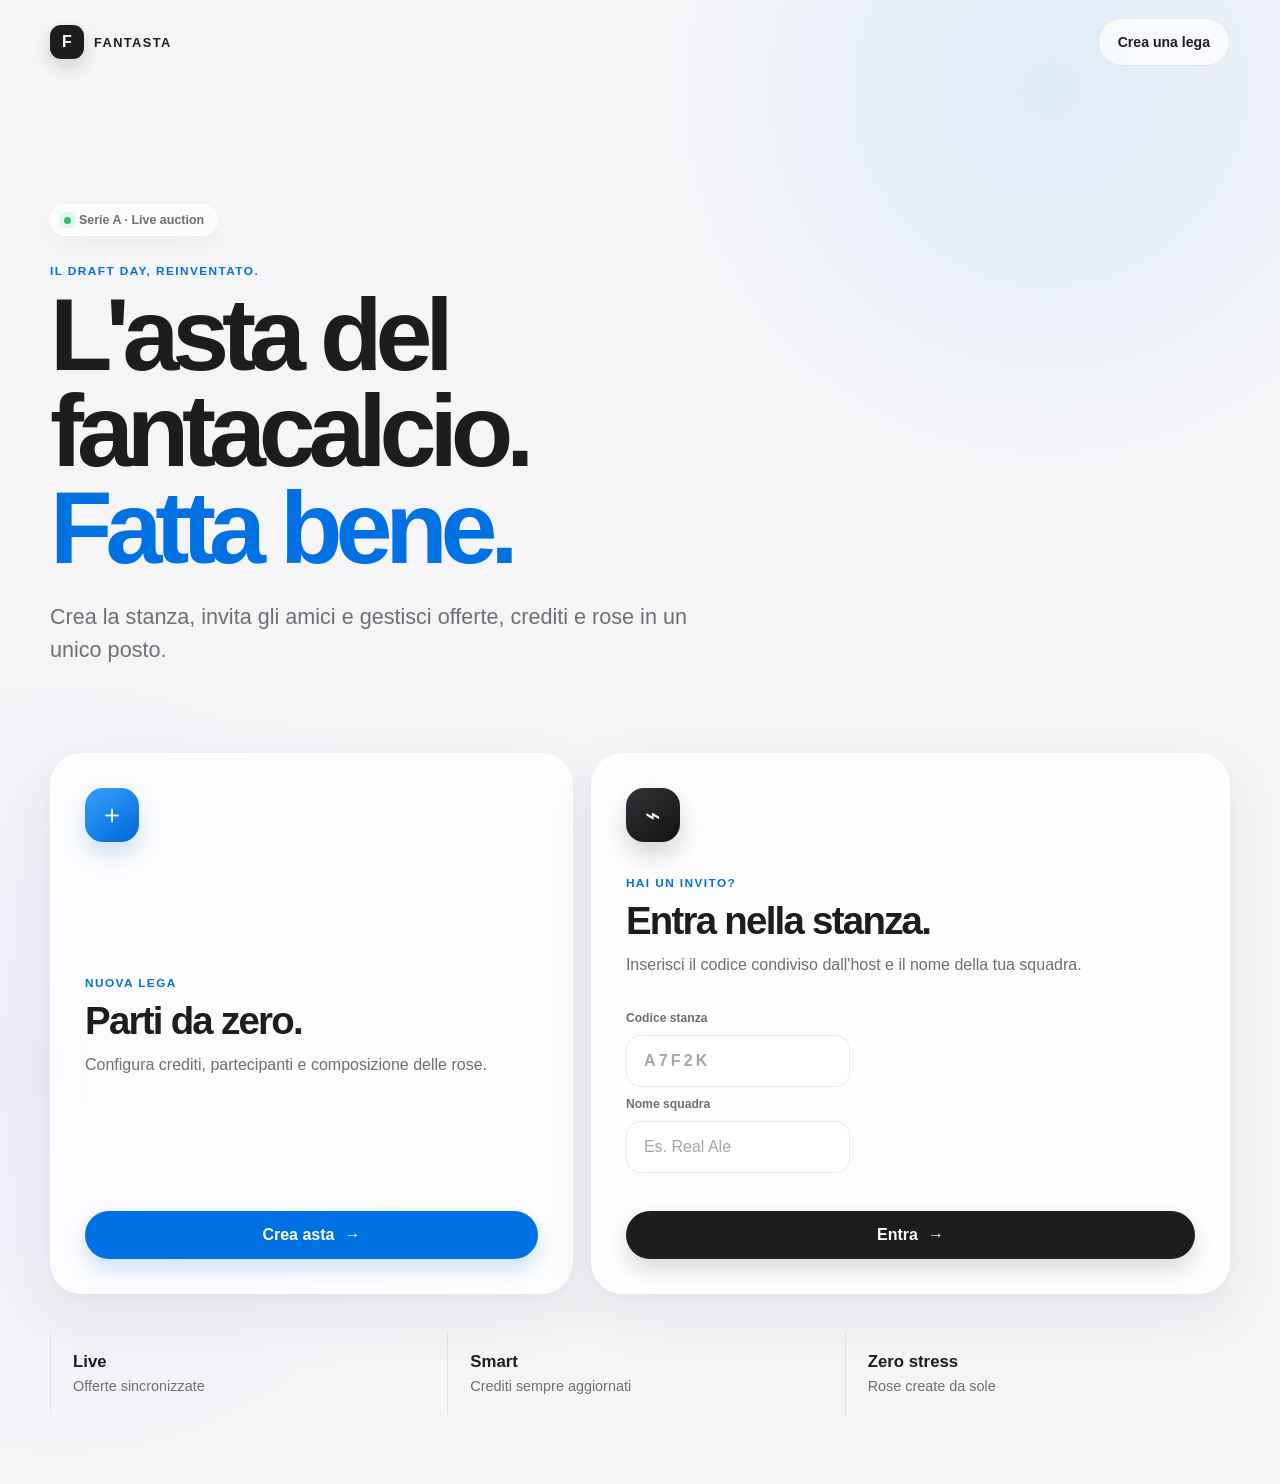
==== commit 540caa56: "Update index.html" ====
--- a/index.html
+++ b/index.html
@@ -1,4 +1,4 @@
-ANCORA <!DOCTYPE html>
+<!DOCTYPE html>
 <html lang="it">
 <head>
   <meta charset="UTF-8">
